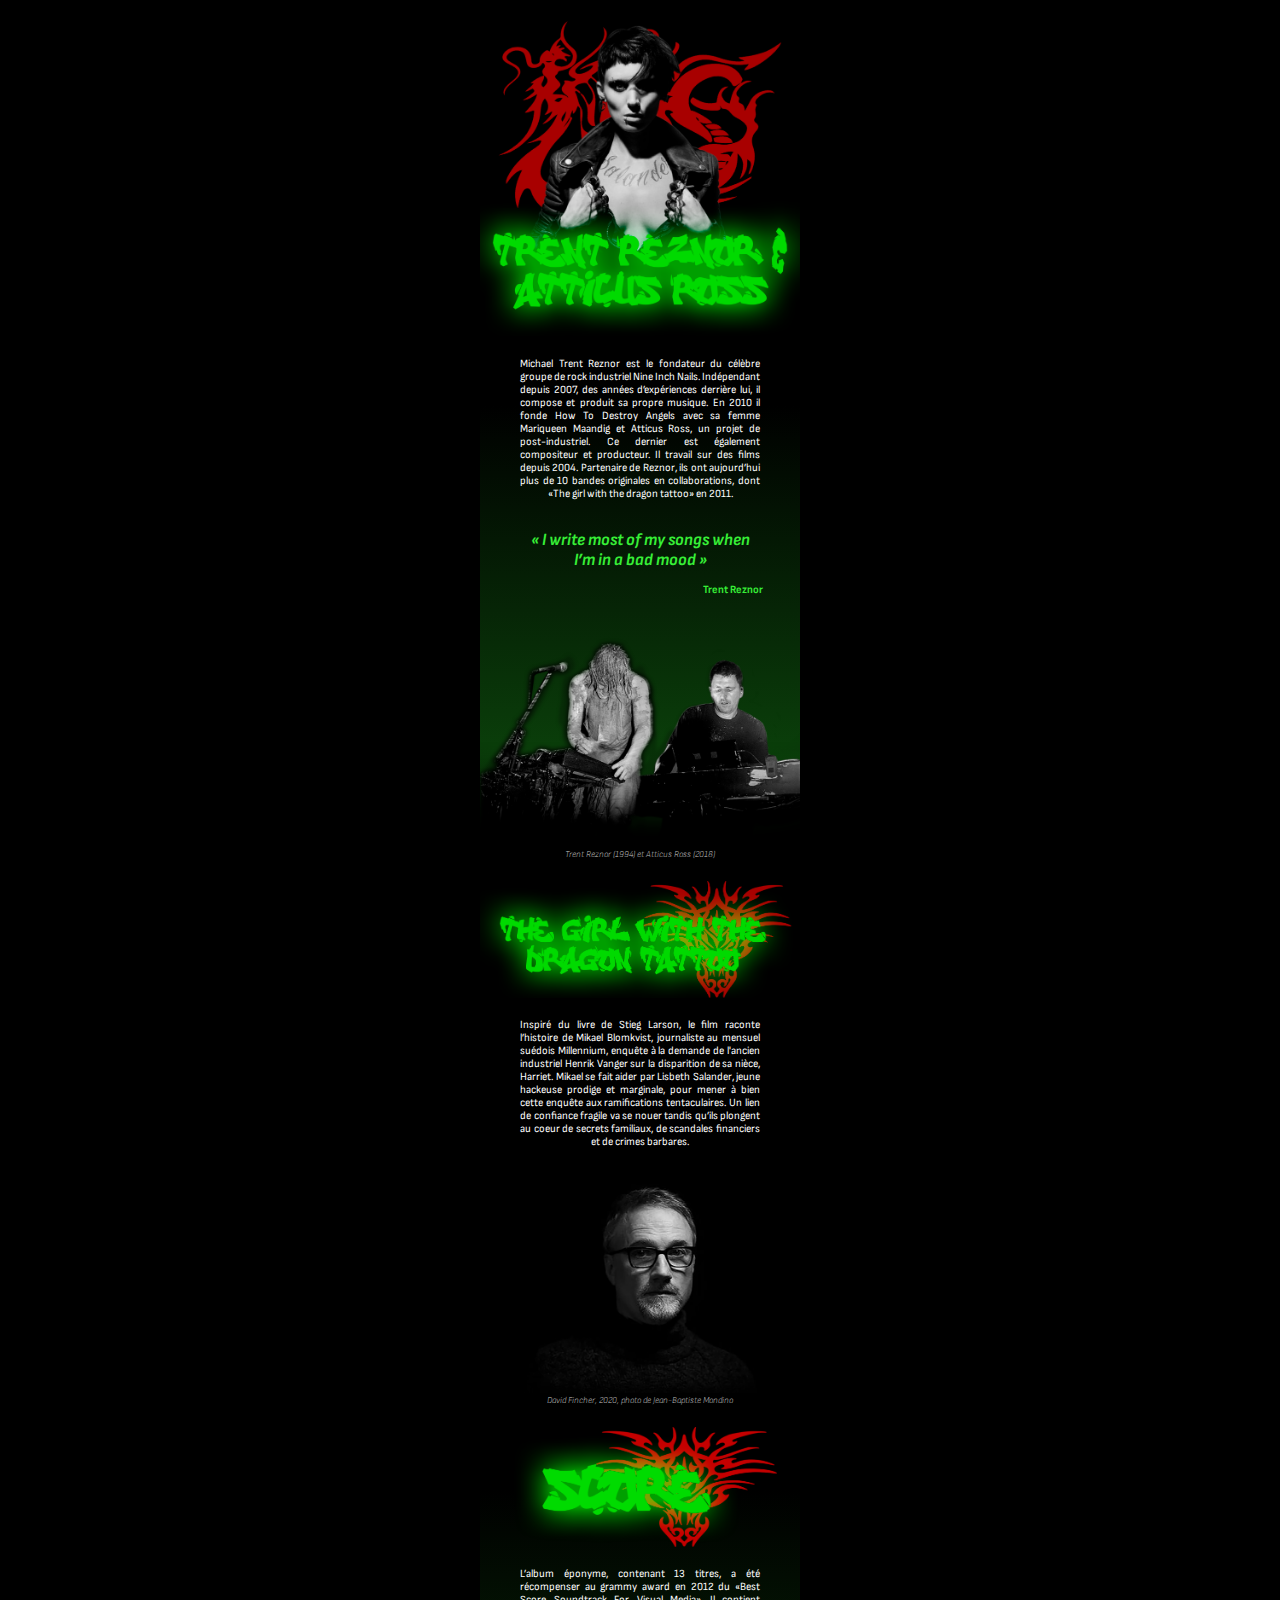
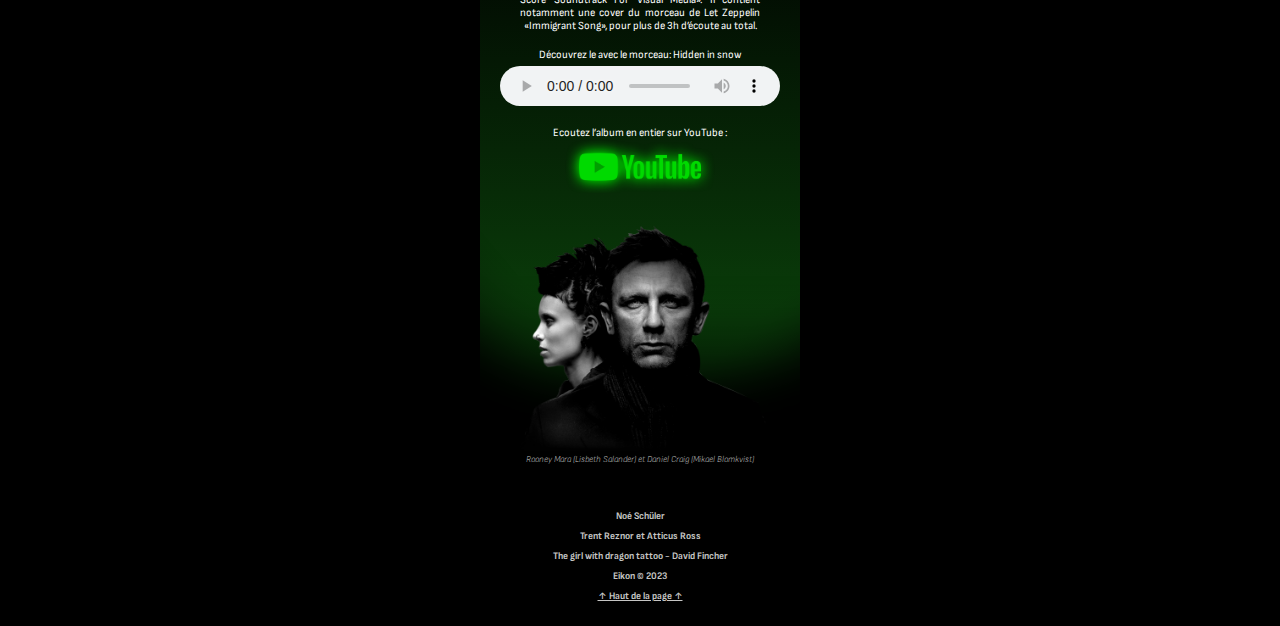
==== index.html @ d779020a "more img" ====
<!DOCTYPE html>
  <html>
  <head>
    <meta charset="UTF-8">
    <meta name="viewport" content="width=device-width, initial-scale=1.0">
    <link rel="stylesheet" href="css/styles.css">
    <link rel="preconnect" href="https://fonts.googleapis.com">
    <link rel="preconnect" href="https://fonts.gstatic.com" crossorigin="">
    <link href="https://fonts.googleapis.com/css2?family=Sofia+Sans+Semi+Condensed:ital,wght@0,400;1,300;1,400&amp;display=swap" 
    rel="stylesheet">
    <title>Trent Reznor et Atticus Ross</title>
  </head>
  <body>
    <header>
      <h1 id="title"><img src="img/site-title.png" 
      alt="Trent Reznor &amp; Atticus Ross"></h1>
      <p>
    </p></header>
    <main>
      <div class="degradee">
        <p>
          Michael Trent Reznor est le fondateur du célèbre groupe de rock 
          industriel Nine Inch Nails. Indépendant depuis 2007, des années 
          d’expériences derrière lui, il compose et produit sa propre musique. 
          En 2010 il fonde How To Destroy Angels avec sa femme Mariqueen 
          Maandig et Atticus Ross, un projet de post-industriel. Ce dernier est 
          également compositeur et producteur. Il travail sur des films depuis 
          2004. Partenaire de Reznor, ils ont aujourd’hui plus de 10 bandes 
          originales en collaborations, dont «The girl with the dragon tattoo» 
          en 2011.
        </p>
        <h3>« I write most of my songs when I’m in a bad mood »</h3>
        <h4>Trent Reznor</h4>
        <img src="img/reznor&amp;ross.png" 
        alt="Trent Reznor (1994) et Atticus Ross (2018)">
      </div>
      <p><em>Trent Reznor (1994) et Atticus Ross (2018)</em></p>
      <h2><img src="img/film-title.png" alt="The girl with the dragon 
      tattoo»"></h2>
      <div class="middle">
        <p>
          Inspiré du livre de Stieg Larson, le film raconte l’histoire de Mikael 
          Blomkvist, journaliste au mensuel suédois Millennium, enquête à la 
          demande de l'ancien industriel Henrik Vanger sur la disparition de sa 
          nièce, Harriet. Mikael se fait aider par Lisbeth Salander, jeune 
          hackeuse prodige et marginale, pour mener à bien cette enquête aux 
          ramifications tentaculaires. Un lien de confiance fragile va se nouer 
          tandis qu’ils plongent au coeur de secrets familiaux, de scandales 
          financiers et de crimes barbares.
        </p>
        <img src="img/david-fincher.png" alt="David Fincher, 2020, photo de 
        Jean-Baptiste Mondino">
     </div>
      <p><em>David Fincher, 2020, photo de Jean-Baptiste Mondino</em></p>
      <div class="degradee">
        <h2><img src="img/music-title.png" alt="Score"></h2>
        <p>
          L’album éponyme, contenant 13 titres, a été récompenser au grammy 
          award en 2012 du «Best Score Soundtrack For Visual Media». Il 
          contient notamment une cover du morceau de Let Zeppelin «Immigrant 
          Song», pour plus de 3h d’écoute au total.
        </p>
        <hr/>
        <p>
          Découvrez le avec le morceau: Hidden in snow
        </p>
        <div class="container">
          <audio controls src="audio/hidden-in-snow.mp3"></audio>
        </div>
          <p>Ecoutez l’album en entier sur YouTube :</p>
        <div class="container">
          <div class="youtube">
            <a href="https://youtu.be/m3QEaHmkSN0" target="_blank"><img 
            src="img/logo-ytb.png" alt="Logo YouTube"></a>
          </div>
        </div>
          <img src="img/characters.png" 
          alt="Rooney Mara (Lisbeth Salander) et Daniel Craig (Mikael Blomkvist)">
      </div>
      <p><em>Rooney Mara (Lisbeth Salander) et Daniel Craig (Mikael 
      Blomkvist)</em></p>
    </main>
    <footer>
      <h4>
        Noé Schüler<br/>
        Trent Reznor et Atticus Ross<br/>
        The girl with dragon tattoo - David Fincher<br/>
        Eikon © 2023<br/>
        <a href="#title">↑ Haut de la page ↑</a>
      </h4>
    </footer>
  </body>
</html>
---- css/styles.css ----
body {
  max-width: 320px;
  margin: auto;
  font-family: 'Sofia Sans Semi Condensed', sans-serif;
  background-color: #000;
}

img {
  display: block;
  max-width: 100%;
}

html {
  scroll-behavior: smooth;
}

p {
  color: #fff;
  text-align: justify;
  text-align-last: center;
  font-size: 11px;
  margin: 0 40px;
  line-height: 13px;
  font-weight: 400;
}

hr {
  border: none;
}

h3 {
  color: #37ef37;
  text-align: center;
  font-size: 17px;
  margin: 30px 50px 0;
  font-style: italic;
}

h4 {
  color: #c6c6c5;
  text-align: center;
  font-size: 10px;
  line-height: 20px;
  margin: 40px 0 20px;
}

main h4 {
  color: #37ef37;
  font-size: 11px;
  margin: 10px 0 0 185px;
}

em {
  color: #c6c6c5;
  font-size: 9px;
  font-style: italic;
  font-weight: 300;
}

a {
  color: #c6c6c5;
}

.degradee {
  background: rgb(13,80,13);
  background: linear-gradient(0deg, rgba(13,80,13,1) 0%, rgba(0,0,0,1) 90%);
}

.middle img {
  margin: 30px 0 0;
}

audio {
  width: 280px;
  height: 40px;
  margin: 5px 10px 20px;
  padding: 0;
}

.container {
  display: flex;
  justify-content: center;
}

.youtube {
  max-width: 50%;
  margin: 0 0 30px;
}
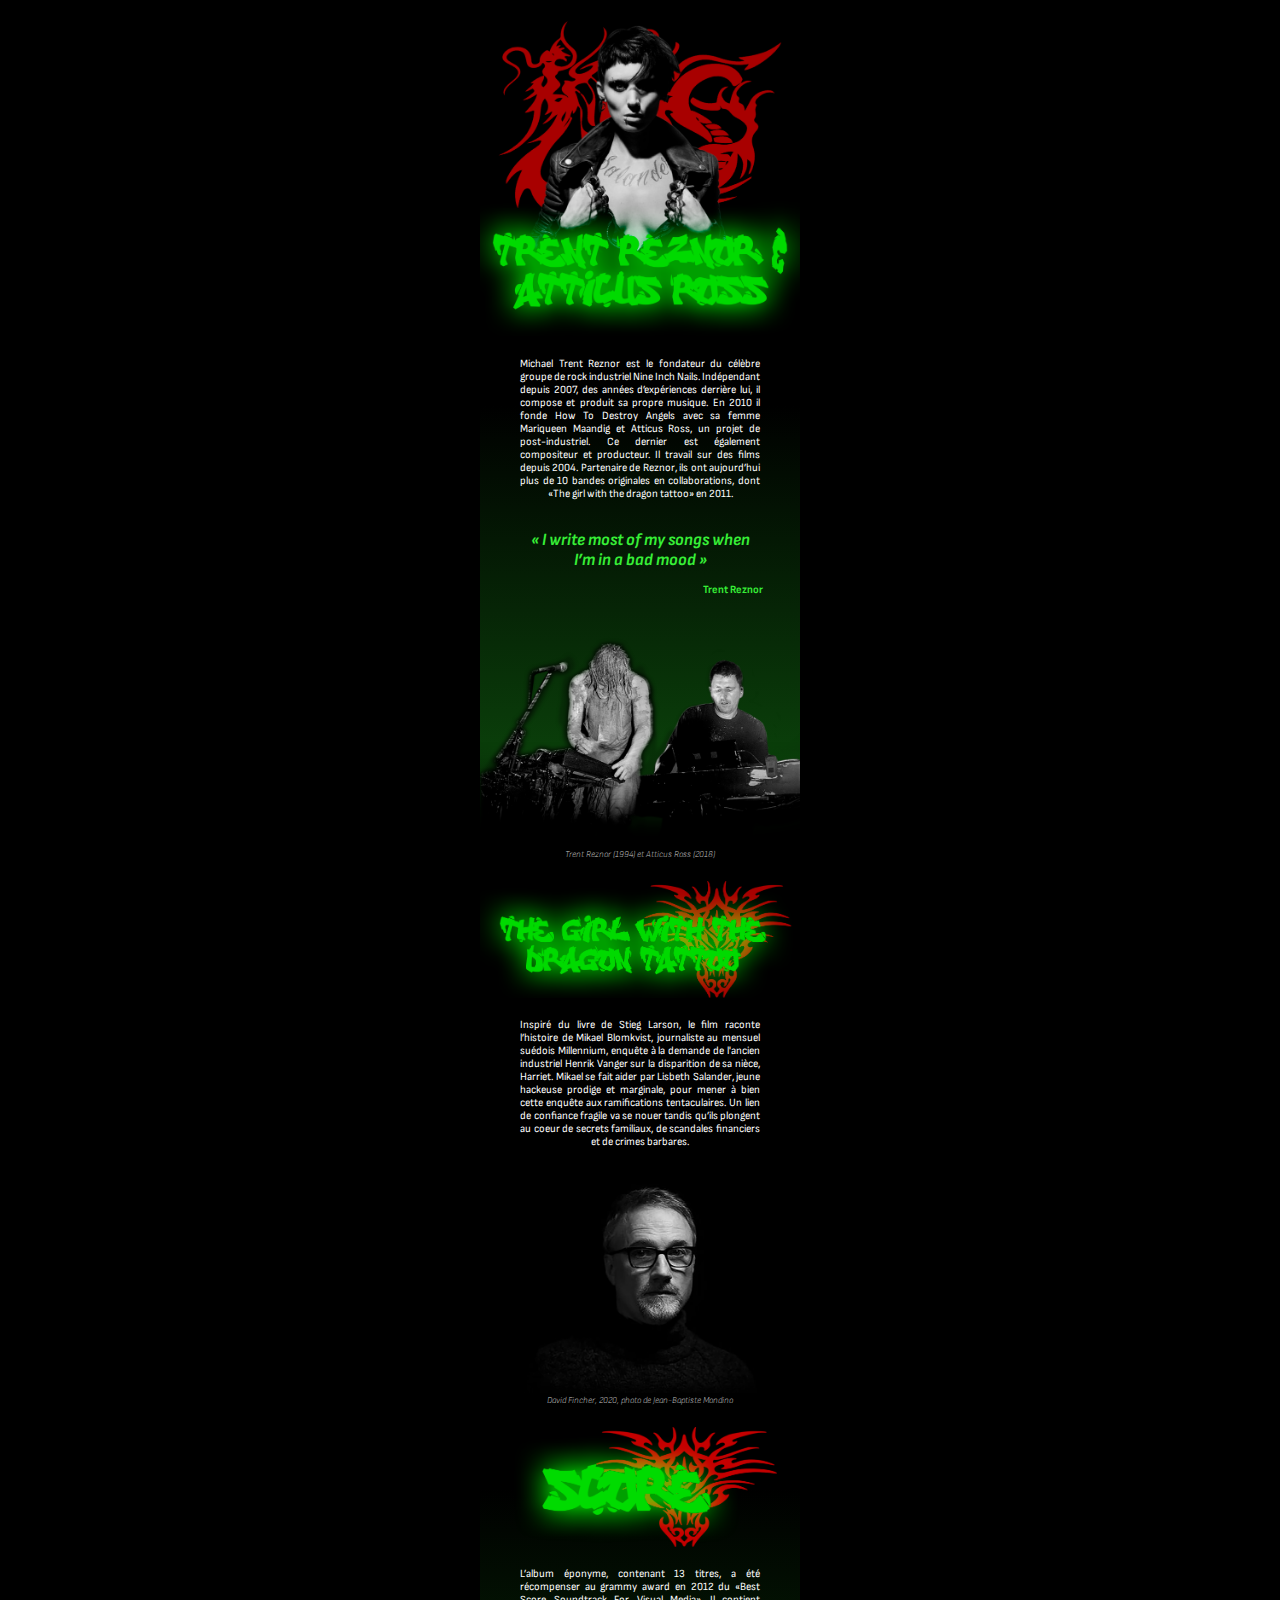
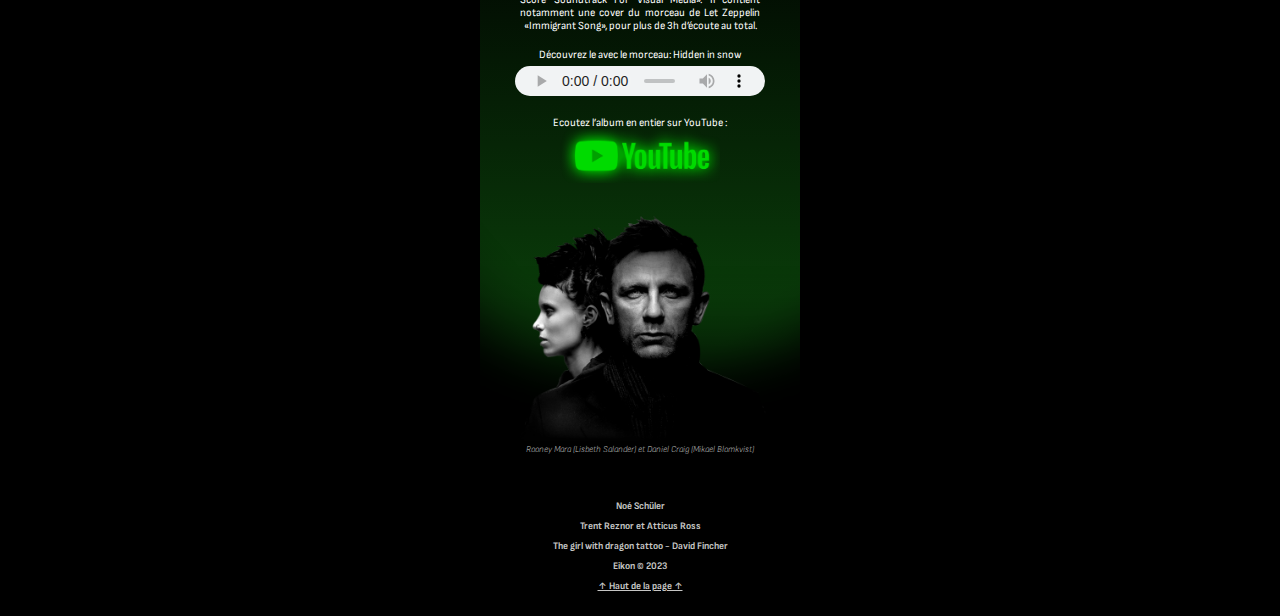
==== commit 37750708: "img again" ====
--- a/index.html
+++ b/index.html
@@ -71,7 +71,7 @@
         <div class="container">
           <div class="youtube">
             <a href="https://youtu.be/m3QEaHmkSN0" target="_blank"><img 
-            src="img/logo-ytb.png" alt="Logo YouTube"></a>
+            src="img/ytb-logo.png" alt="Logo YouTube"></a>
           </div>
         </div>
           <img src="img/characters.png" 
--- a/css/styles.css
+++ b/css/styles.css
@@ -71,10 +71,9 @@
 }
 
 audio {
-  width: 280px;
-  height: 40px;
+  width: 250px;
+  height: 30px;
   margin: 5px 10px 20px;
-  padding: 0;
 }
 
 .container {
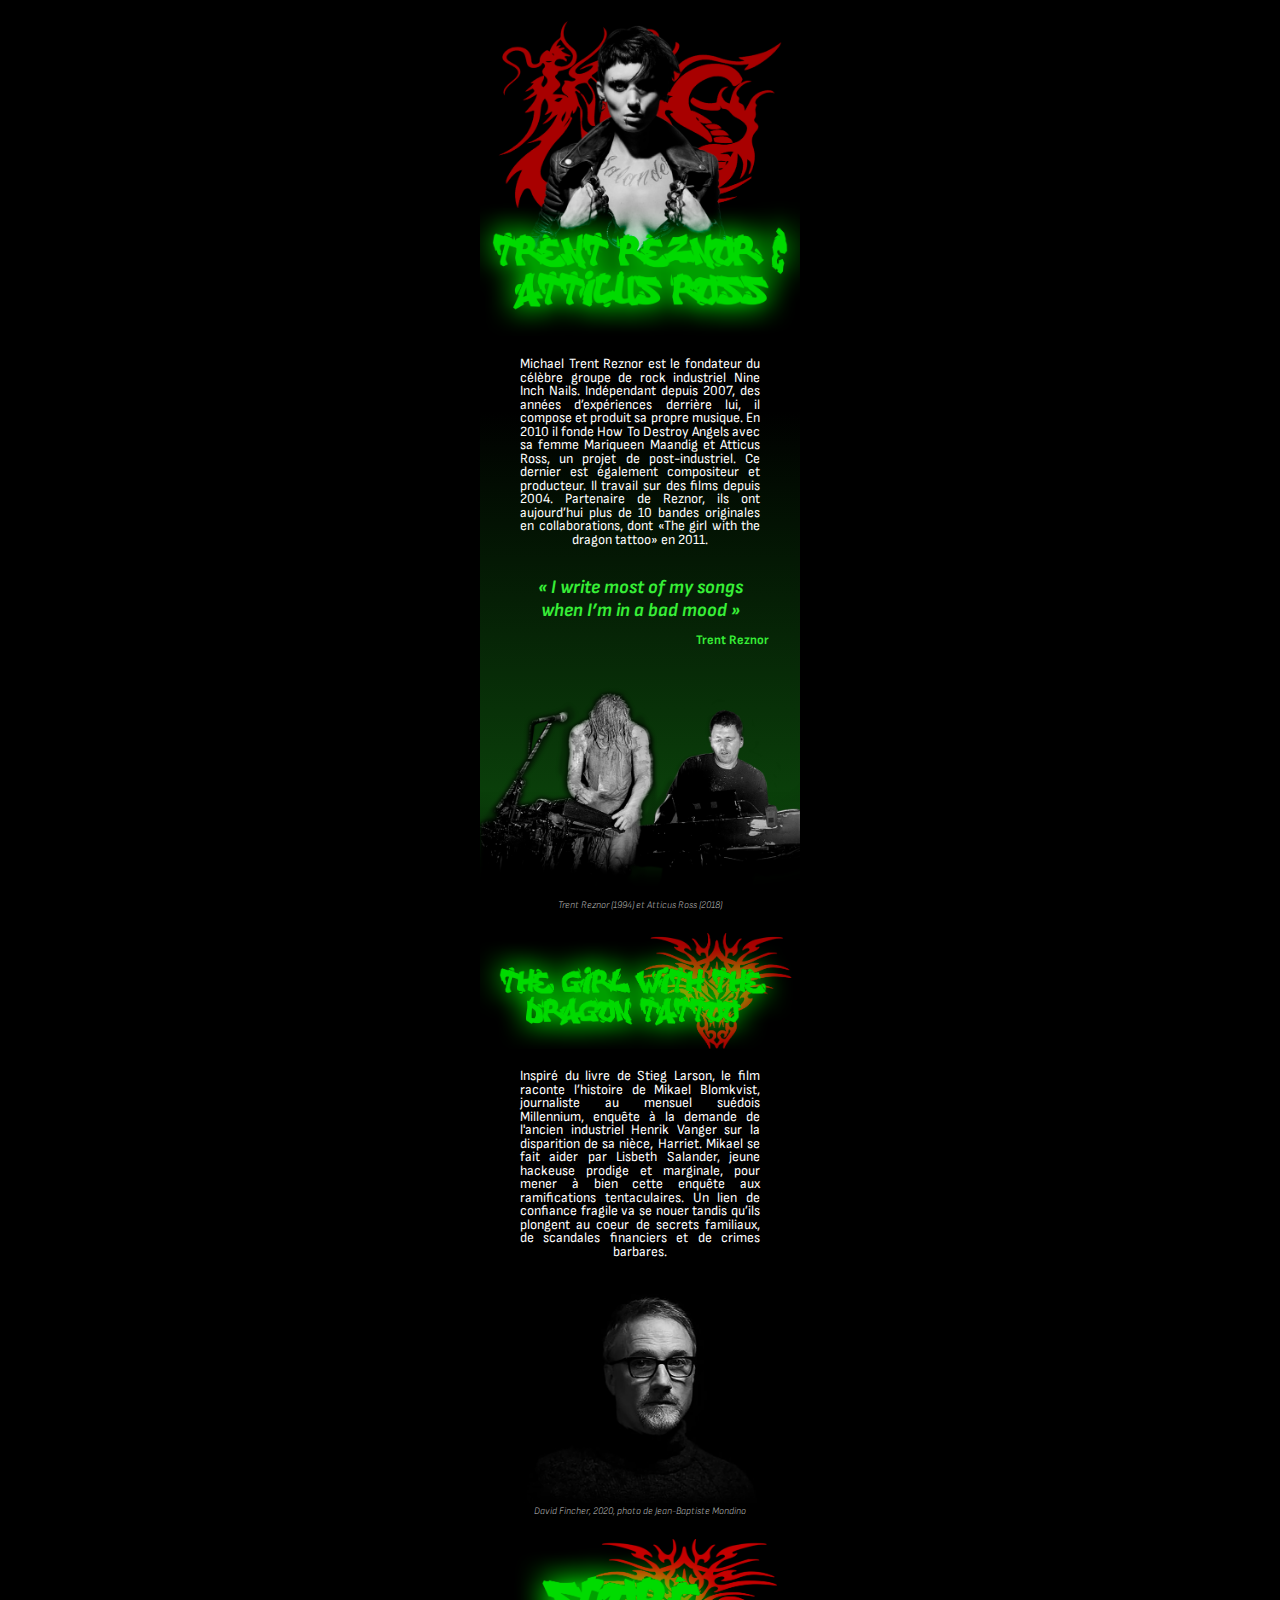
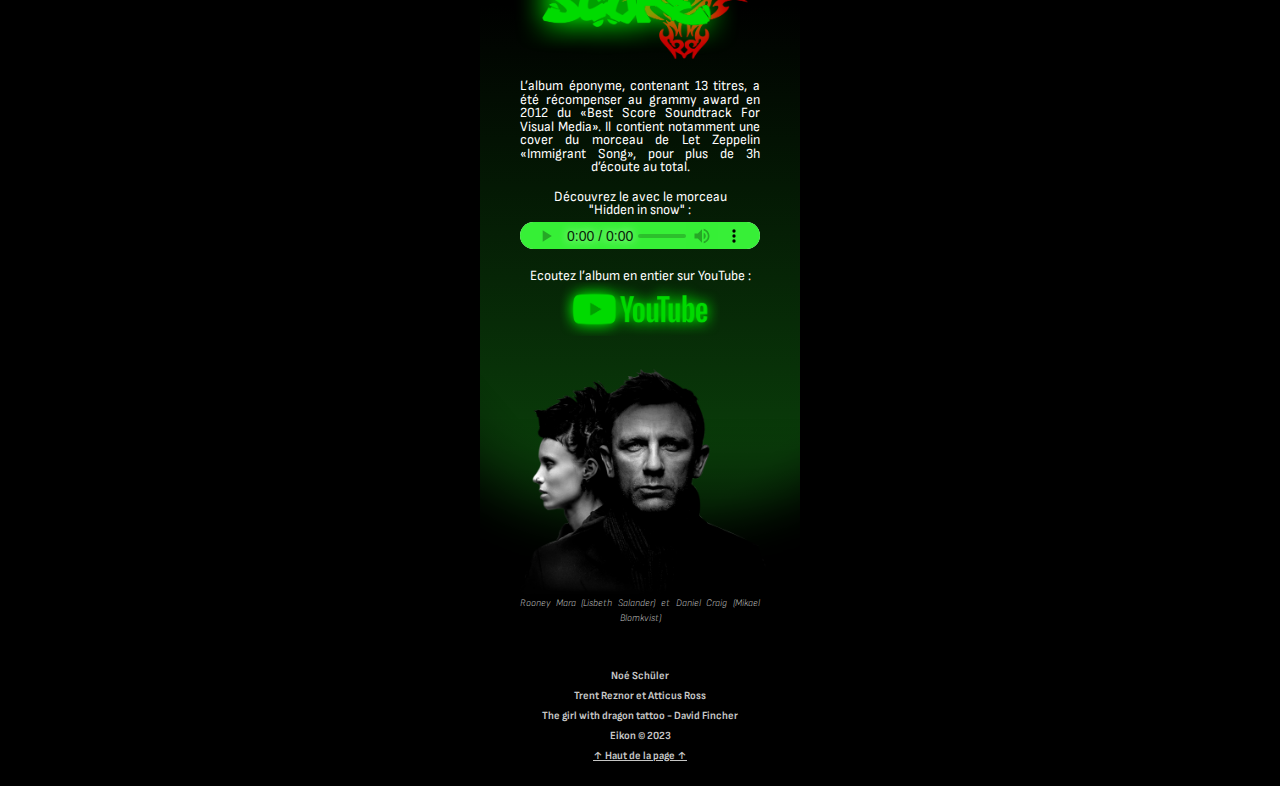
==== commit 44a6ca44: "audio 2" ====
--- a/index.html
+++ b/index.html
@@ -13,9 +13,8 @@
   <body>
     <header>
       <h1 id="title"><img src="img/site-title.png" 
-      alt="Trent Reznor &amp; Atticus Ross"></h1>
-      <p>
-    </p></header>
+      alt="Trent Reznor & Atticus Ross"></h1>
+    </header>
     <main>
       <div class="degradee">
         <p>
@@ -31,7 +30,7 @@
         </p>
         <h3>« I write most of my songs when I’m in a bad mood »</h3>
         <h4>Trent Reznor</h4>
-        <img src="img/reznor&amp;ross.png" 
+        <img src="img/reznor-ross.png" 
         alt="Trent Reznor (1994) et Atticus Ross (2018)">
       </div>
       <p><em>Trent Reznor (1994) et Atticus Ross (2018)</em></p>
@@ -50,7 +49,7 @@
         </p>
         <img src="img/david-fincher.png" alt="David Fincher, 2020, photo de 
         Jean-Baptiste Mondino">
-     </div>
+      </div>
       <p><em>David Fincher, 2020, photo de Jean-Baptiste Mondino</em></p>
       <div class="degradee">
         <h2><img src="img/music-title.png" alt="Score"></h2>
@@ -62,20 +61,21 @@
         </p>
         <hr/>
         <p>
-          Découvrez le avec le morceau: Hidden in snow
+          Découvrez le avec le morceau<br/>
+          "Hidden in snow" :
         </p>
         <div class="container">
           <audio controls src="audio/hidden-in-snow.mp3"></audio>
         </div>
-          <p>Ecoutez l’album en entier sur YouTube :</p>
+        <p>Ecoutez l’album en entier sur YouTube :</p>
         <div class="container">
           <div class="youtube">
             <a href="https://youtu.be/m3QEaHmkSN0" target="_blank"><img 
             src="img/ytb-logo.png" alt="Logo YouTube"></a>
           </div>
         </div>
-          <img src="img/characters.png" 
-          alt="Rooney Mara (Lisbeth Salander) et Daniel Craig (Mikael Blomkvist)">
+        <img src="img/characters.png" 
+        alt="Rooney Mara (Lisbeth Salander) et Daniel Craig (Mikael Blomkvist)">
       </div>
       <p><em>Rooney Mara (Lisbeth Salander) et Daniel Craig (Mikael 
       Blomkvist)</em></p>
--- a/css/styles.css
+++ b/css/styles.css
@@ -18,9 +18,9 @@
   color: #fff;
   text-align: justify;
   text-align-last: center;
-  font-size: 11px;
+  font-size: 14px;
   margin: 0 40px;
-  line-height: 13px;
+  line-height: 13.5px;
   font-weight: 400;
 }
 
@@ -31,7 +31,7 @@
 h3 {
   color: #37ef37;
   text-align: center;
-  font-size: 17px;
+  font-size: 19px;
   margin: 30px 50px 0;
   font-style: italic;
 }
@@ -39,20 +39,20 @@
 h4 {
   color: #c6c6c5;
   text-align: center;
-  font-size: 10px;
+  font-size: 11px;
   line-height: 20px;
   margin: 40px 0 20px;
 }
 
 main h4 {
   color: #37ef37;
-  font-size: 11px;
-  margin: 10px 0 0 185px;
+  font-size: 13px;
+  margin: 8px 0 0 185px;
 }
 
 em {
   color: #c6c6c5;
-  font-size: 9px;
+  font-size: 10px;
   font-style: italic;
   font-weight: 300;
 }
@@ -71,8 +71,8 @@
 }
 
 audio {
-  width: 250px;
-  height: 30px;
+  width: 240px;
+  height: 27px;
   margin: 5px 10px 20px;
 }
 
@@ -84,4 +84,22 @@
 .youtube {
   max-width: 50%;
   margin: 0 0 30px;
+}
+
+audio::-webkit-media-controls-panel {
+  background-color: #37ef37;
+}
+
+audio::-webkit-media-controls-mute-button {
+  border-radius: 50%;
+}
+
+audio::-webkit-media-controls-play-button {
+  border-radius: 50%;
+}
+
+audio::-webkit-media-controls-timeline {
+  background-color: #37ef37;
+  width: 30px;
+  padding: 0 0 0 5px;
 }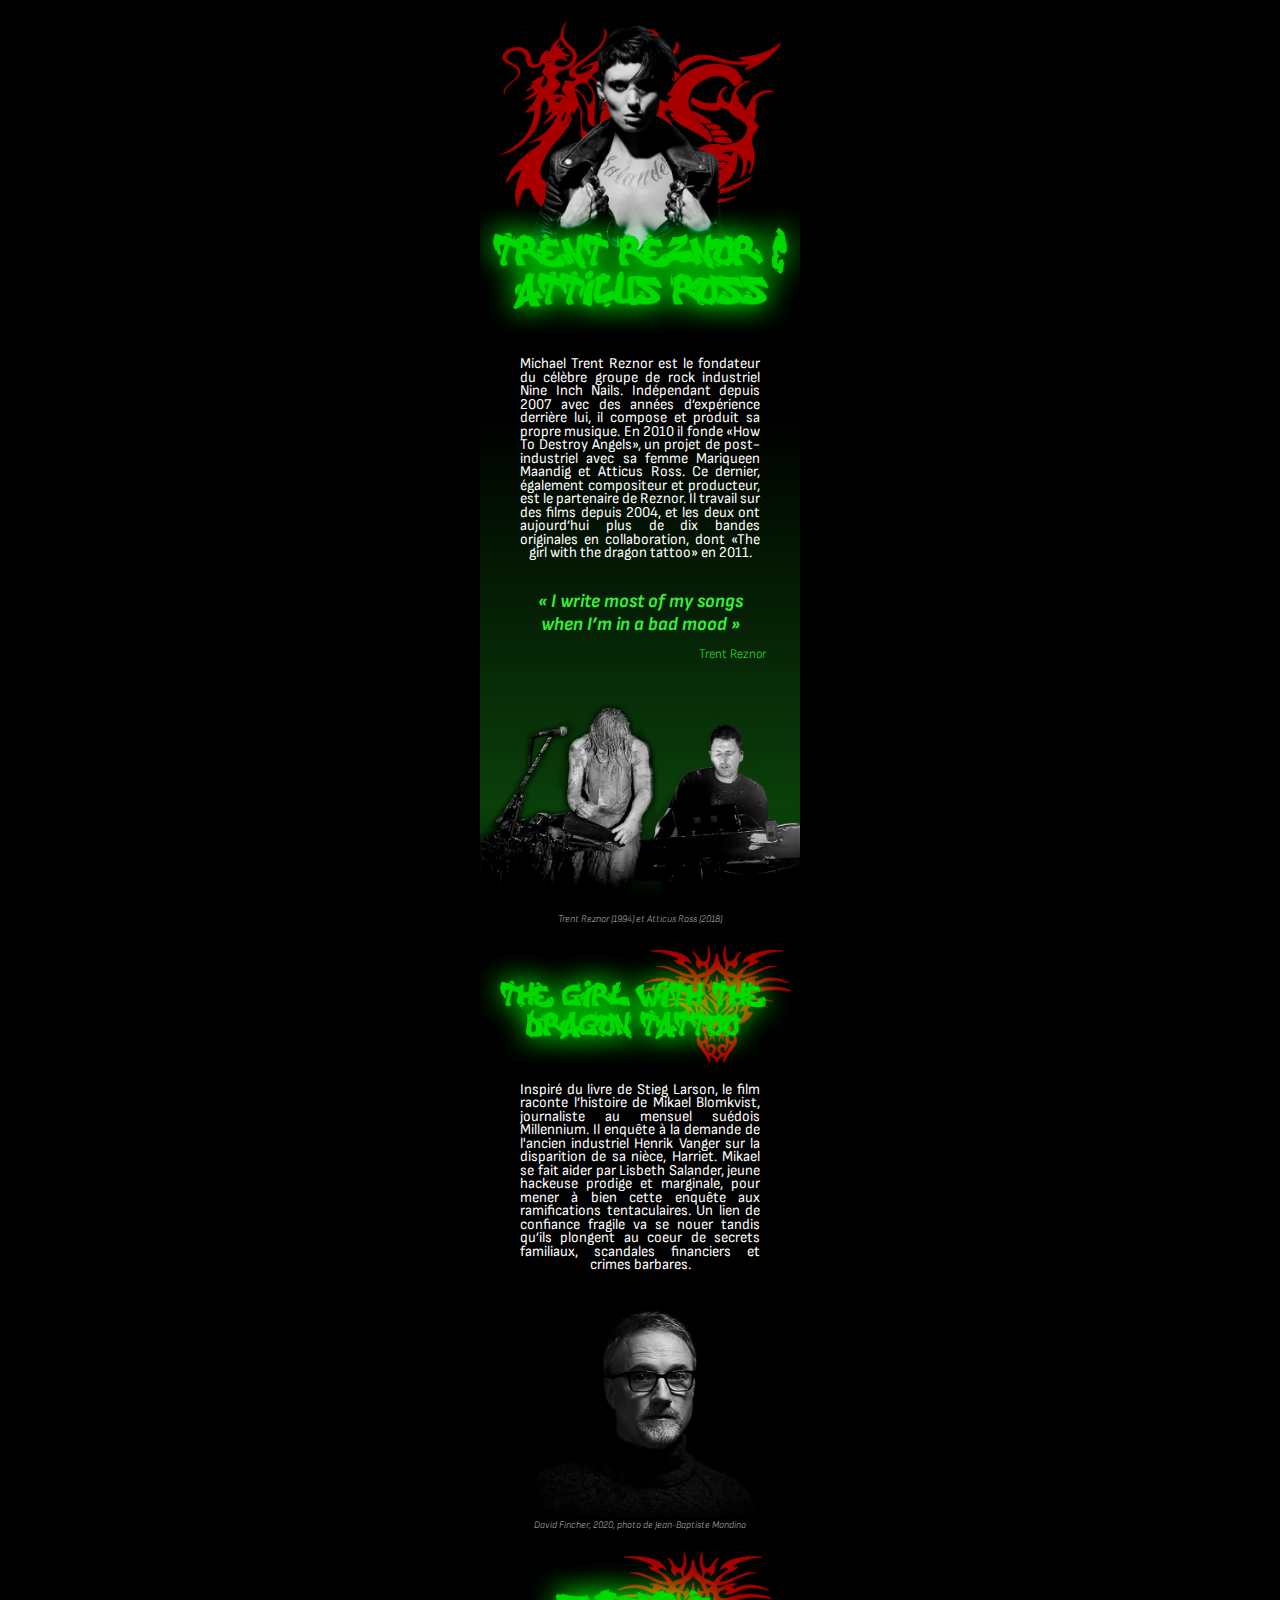
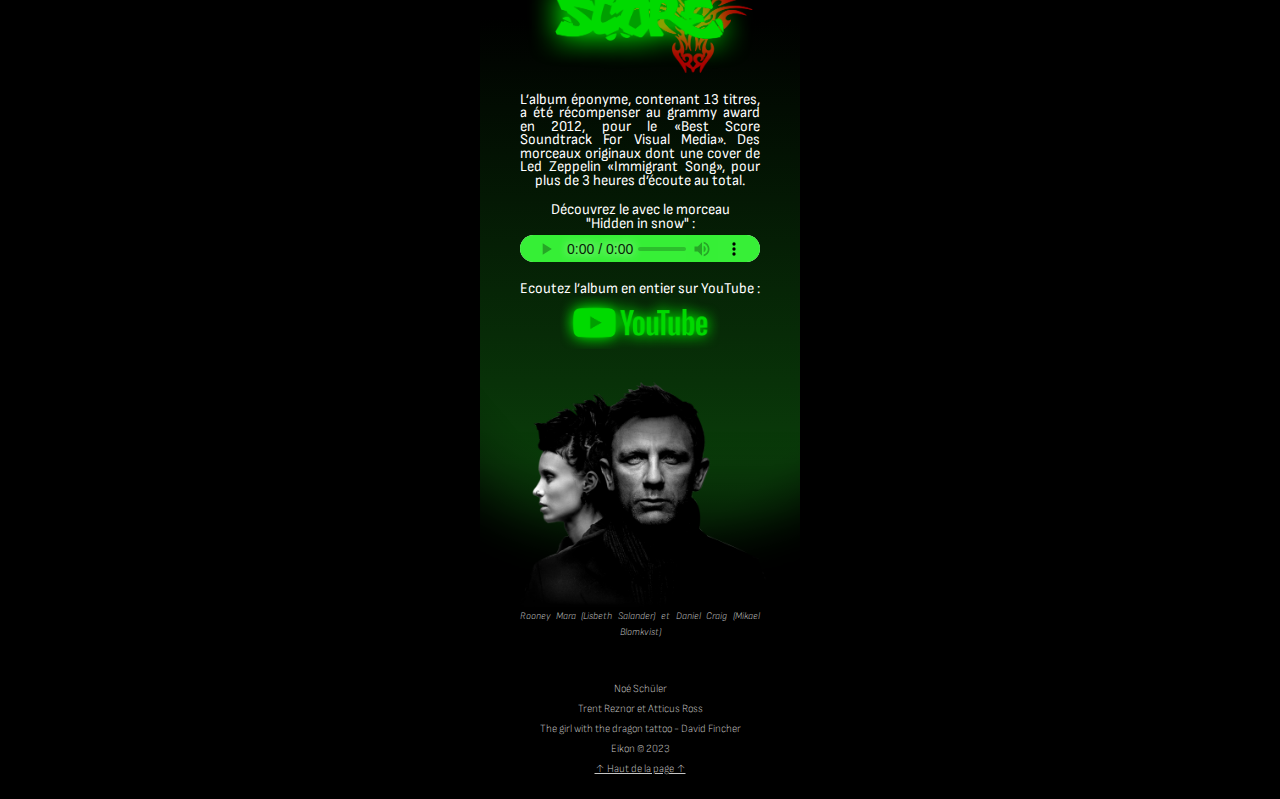
==== commit 0d97add2: "corrections" ====
--- a/index.html
+++ b/index.html
@@ -19,14 +19,14 @@
       <div class="degradee">
         <p>
           Michael Trent Reznor est le fondateur du célèbre groupe de rock 
-          industriel Nine Inch Nails. Indépendant depuis 2007, des années 
-          d’expériences derrière lui, il compose et produit sa propre musique. 
-          En 2010 il fonde How To Destroy Angels avec sa femme Mariqueen 
-          Maandig et Atticus Ross, un projet de post-industriel. Ce dernier est 
-          également compositeur et producteur. Il travail sur des films depuis 
-          2004. Partenaire de Reznor, ils ont aujourd’hui plus de 10 bandes 
-          originales en collaborations, dont «The girl with the dragon tattoo» 
-          en 2011.
+          industriel Nine Inch Nails. Indépendant depuis 2007 avec des années 
+          d’expérience derrière lui, il compose et produit sa propre musique. 
+          En 2010 il fonde «How To Destroy Angels», un projet de 
+          post-industriel avec sa femme Mariqueen Maandig et Atticus Ross. 
+          Ce dernier, également compositeur et producteur, est le partenaire de 
+          Reznor. Il travail sur des films depuis 2004, et les deux ont 
+          aujourd’hui plus de dix bandes originales en collaboration, dont 
+          «The girl with the dragon tattoo» en 2011.
         </p>
         <h3>« I write most of my songs when I’m in a bad mood »</h3>
         <h4>Trent Reznor</h4>
@@ -39,13 +39,13 @@
       <div class="middle">
         <p>
           Inspiré du livre de Stieg Larson, le film raconte l’histoire de Mikael 
-          Blomkvist, journaliste au mensuel suédois Millennium, enquête à la 
+          Blomkvist, journaliste au mensuel suédois Millennium. Il enquête à la 
           demande de l'ancien industriel Henrik Vanger sur la disparition de sa 
           nièce, Harriet. Mikael se fait aider par Lisbeth Salander, jeune 
           hackeuse prodige et marginale, pour mener à bien cette enquête aux 
           ramifications tentaculaires. Un lien de confiance fragile va se nouer 
-          tandis qu’ils plongent au coeur de secrets familiaux, de scandales 
-          financiers et de crimes barbares.
+          tandis qu’ils plongent au coeur de secrets familiaux, scandales 
+          financiers et crimes barbares.
         </p>
         <img src="img/david-fincher.png" alt="David Fincher, 2020, photo de 
         Jean-Baptiste Mondino">
@@ -55,9 +55,9 @@
         <h2><img src="img/music-title.png" alt="Score"></h2>
         <p>
           L’album éponyme, contenant 13 titres, a été récompenser au grammy 
-          award en 2012 du «Best Score Soundtrack For Visual Media». Il 
-          contient notamment une cover du morceau de Let Zeppelin «Immigrant 
-          Song», pour plus de 3h d’écoute au total.
+          award en 2012, pour le «Best Score Soundtrack For Visual Media». Des
+          morceaux originaux dont une cover de Led Zeppelin «Immigrant Song», 
+          pour plus de 3 heures d’écoute au total.
         </p>
         <hr/>
         <p>
@@ -84,7 +84,7 @@
       <h4>
         Noé Schüler<br/>
         Trent Reznor et Atticus Ross<br/>
-        The girl with dragon tattoo - David Fincher<br/>
+        The girl with the dragon tattoo - David Fincher<br/>
         Eikon © 2023<br/>
         <a href="#title">↑ Haut de la page ↑</a>
       </h4>
--- a/css/styles.css
+++ b/css/styles.css
@@ -18,7 +18,7 @@
   color: #fff;
   text-align: justify;
   text-align-last: center;
-  font-size: 14px;
+  font-size: 15px;
   margin: 0 40px;
   line-height: 13.5px;
   font-weight: 400;
@@ -42,6 +42,7 @@
   font-size: 11px;
   line-height: 20px;
   margin: 40px 0 20px;
+  font-weight: 300;
 }
 
 main h4 {
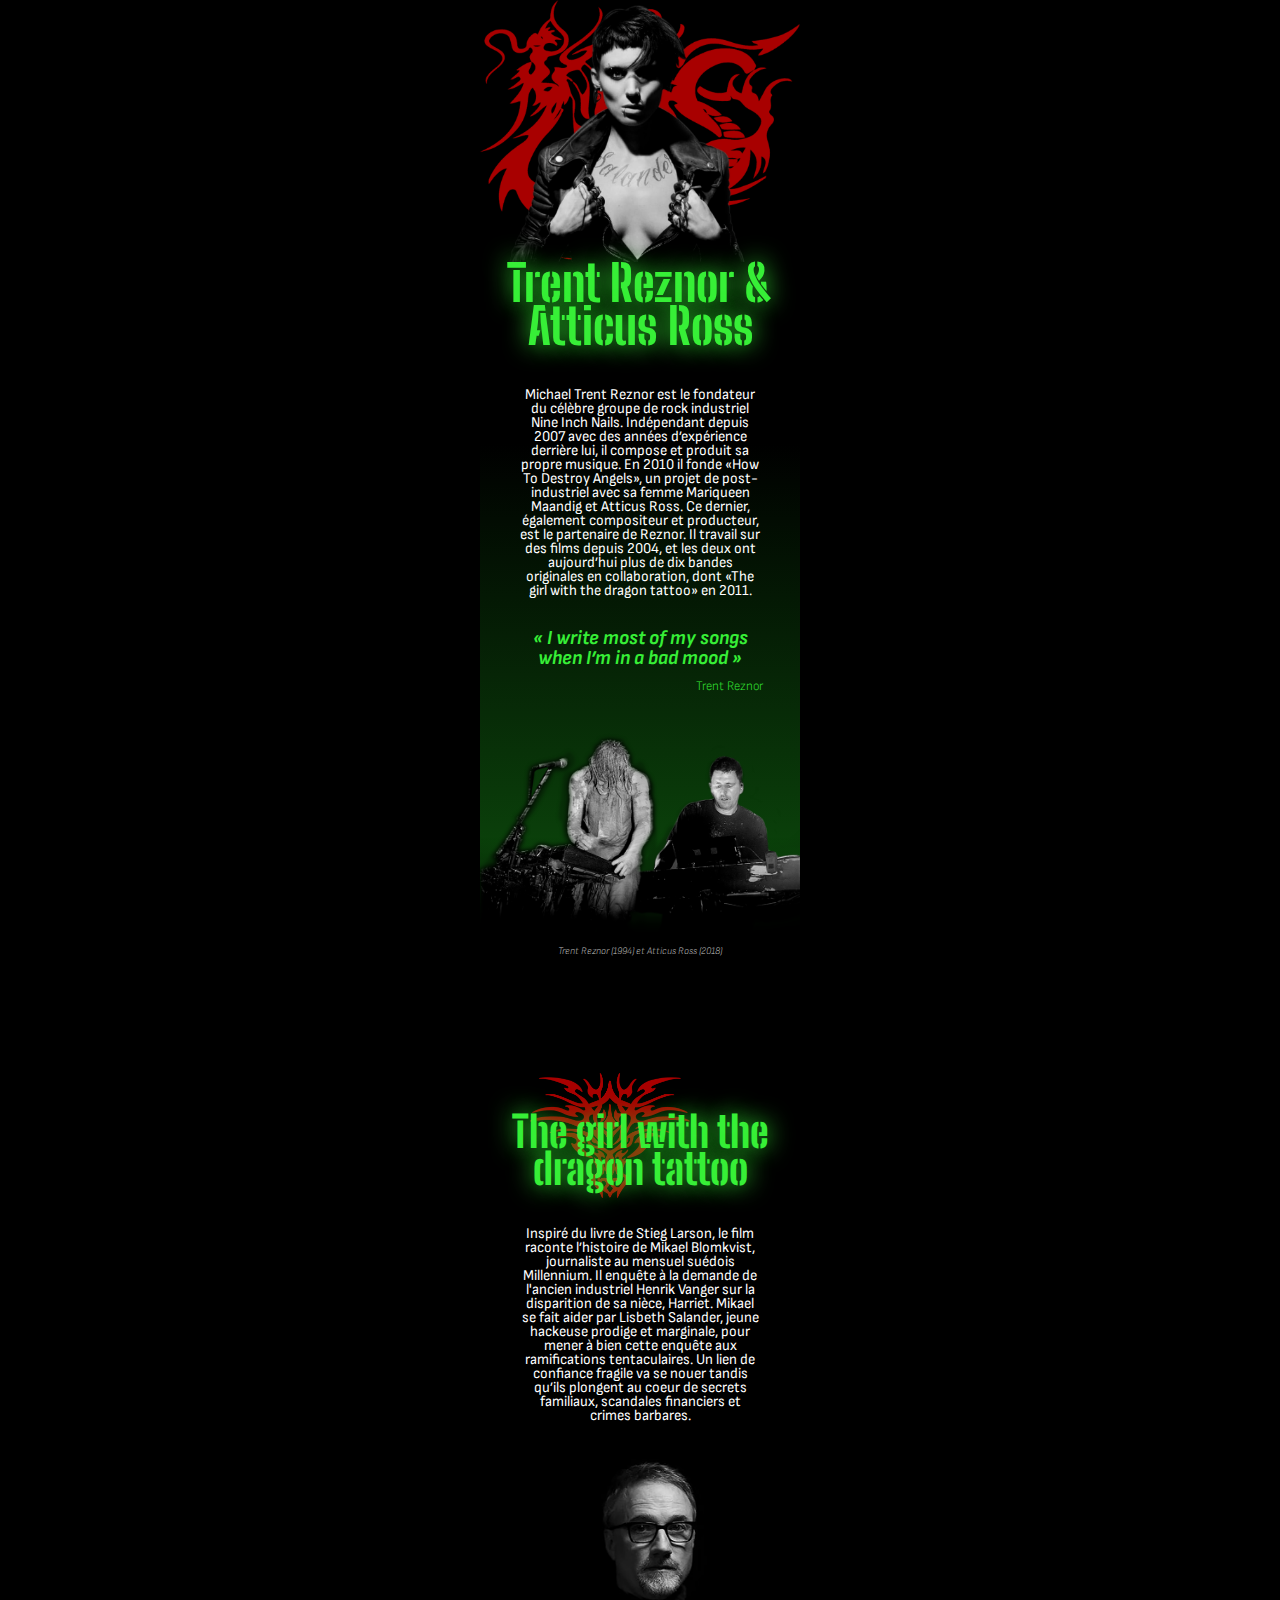
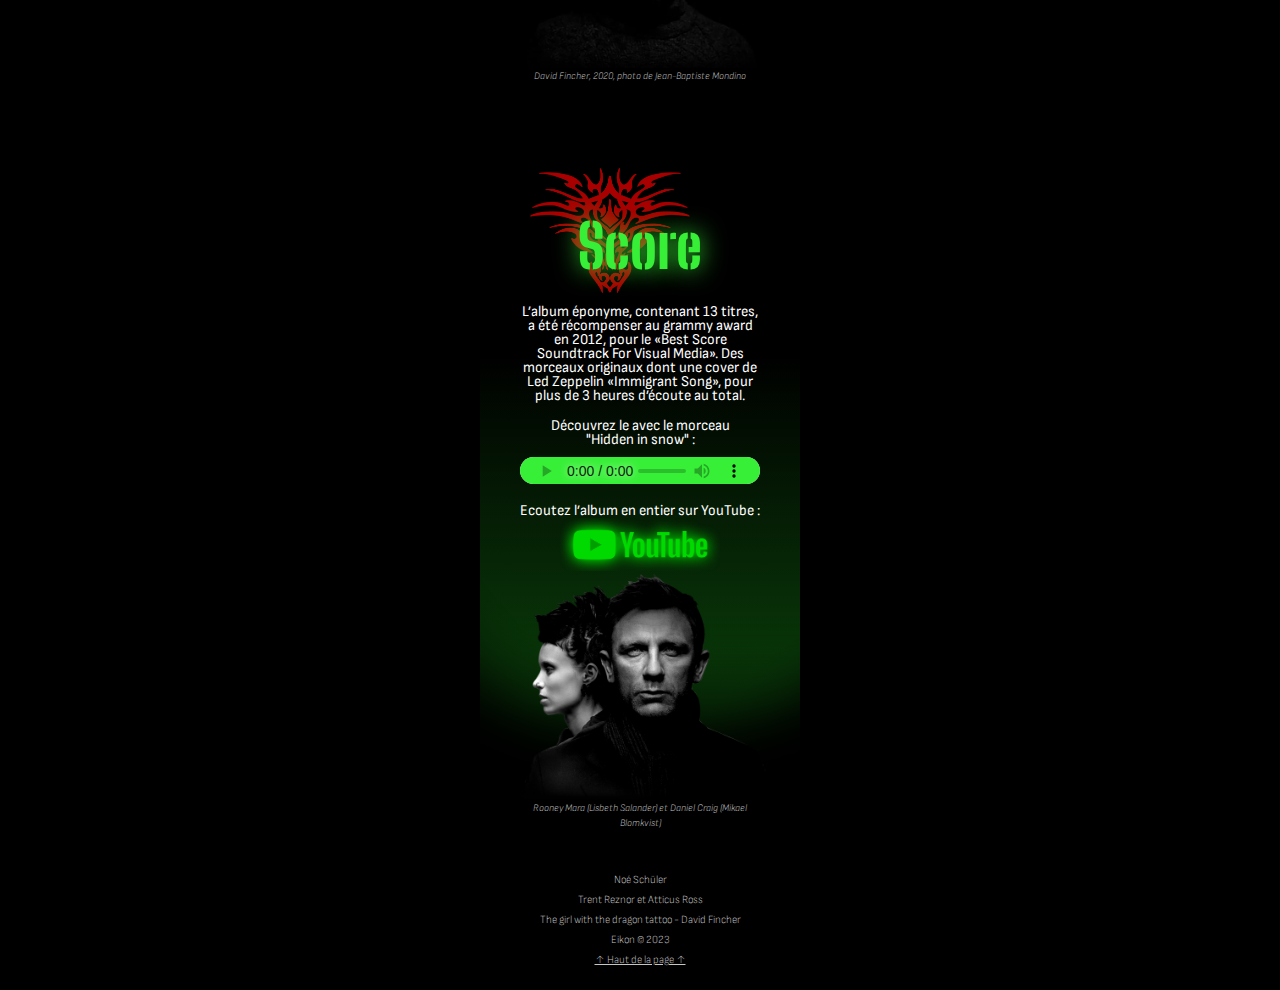
==== commit 144bfbad: "passage img -> texte" ====
--- a/index.html
+++ b/index.html
@@ -8,12 +8,14 @@
     <link rel="preconnect" href="https://fonts.gstatic.com" crossorigin="">
     <link href="https://fonts.googleapis.com/css2?family=Sofia+Sans+Semi+Condensed:ital,wght@0,400;1,300;1,400&amp;display=swap" 
     rel="stylesheet">
-    <title>Trent Reznor et Atticus Ross</title>
+    <link href="https://fonts.googleapis.com/css2?family=Big+Shoulders+Stencil+Display:wght@800&display=swap" 
+    rel="stylesheet">
+    <title>Trent Reznor & Atticus Ross</title>
   </head>
   <body>
     <header>
-      <h1 id="title"><img src="img/site-title.png" 
-      alt="Trent Reznor & Atticus Ross"></h1>
+      <img src="img/title.png" alt="Lisbeth Salander">
+      <h1 id="top">Trent Reznor & Atticus Ross</h1>
     </header>
     <main>
       <div class="degradee">
@@ -34,9 +36,9 @@
         alt="Trent Reznor (1994) et Atticus Ross (2018)">
       </div>
       <p><em>Trent Reznor (1994) et Atticus Ross (2018)</em></p>
-      <h2><img src="img/film-title.png" alt="The girl with the dragon 
-      tattoo»"></h2>
       <div class="middle">
+        <img class="dragon" src="img/dragon.png" alt="Tête de dragon">
+        <h2>The girl with the dragon tattoo</h2>
         <p>
           Inspiré du livre de Stieg Larson, le film raconte l’histoire de Mikael 
           Blomkvist, journaliste au mensuel suédois Millennium. Il enquête à la 
@@ -51,8 +53,9 @@
         Jean-Baptiste Mondino">
       </div>
       <p><em>David Fincher, 2020, photo de Jean-Baptiste Mondino</em></p>
+      <img class="dragon" src="img/dragon.png" alt="Tête de dragon">
+      <h2>Score</h2>
       <div class="degradee">
-        <h2><img src="img/music-title.png" alt="Score"></h2>
         <p>
           L’album éponyme, contenant 13 titres, a été récompenser au grammy 
           award en 2012, pour le «Best Score Soundtrack For Visual Media». Des
@@ -69,10 +72,8 @@
         </div>
         <p>Ecoutez l’album en entier sur YouTube :</p>
         <div class="container">
-          <div class="youtube">
-            <a href="https://youtu.be/m3QEaHmkSN0" target="_blank"><img 
-            src="img/ytb-logo.png" alt="Logo YouTube"></a>
-          </div>
+          <a href="https://youtu.be/m3QEaHmkSN0" target="_blank"><img 
+          src="img/ytb-logo.png" alt="Logo YouTube"></a>
         </div>
         <img src="img/characters.png" 
         alt="Rooney Mara (Lisbeth Salander) et Daniel Craig (Mikael Blomkvist)">
@@ -86,7 +87,7 @@
         Trent Reznor et Atticus Ross<br/>
         The girl with the dragon tattoo - David Fincher<br/>
         Eikon © 2023<br/>
-        <a href="#title">↑ Haut de la page ↑</a>
+        <a href="#top">↑ Haut de la page ↑</a>
       </h4>
     </footer>
   </body>
--- a/css/styles.css
+++ b/css/styles.css
@@ -14,13 +14,57 @@
   scroll-behavior: smooth;
 }
 
+h1 {
+  font-family: 'Big Shoulders Stencil Display', sans-serif;
+  color: #37ef37;
+  text-align: center;
+  font-size: 50px;
+  line-height: 43px;
+  font-weight: 800;
+  margin: 0 0 40px;
+  text-shadow: 0 0 25px#37ef37;
+}
+
+h2 {
+  font-family: 'Big Shoulders Stencil Display', sans-serif;
+  color: #37ef37;
+  text-align: center;
+  font-size: 60px;
+  line-height: 37px;
+  font-weight: 800;
+  margin: 0 0 40px;
+  text-shadow: 0 0 25px #37ef37;
+}
+
+.middle h2 {
+  font-size: 43px;
+}
+
+.dragon {
+  max-width: 50%;
+  position: relative;
+  margin: 0 0 20px;
+  z-index: -1;
+  top: 85px;
+  left: 50px
+}
+
+.container {
+  display: flex;
+  justify-content: center;
+}
+
+.container img {
+  max-width: 50%;
+  margin: auto;
+}
+
 p {
   color: #fff;
-  text-align: justify;
-  text-align-last: center;
+  text-align: center;
   font-size: 15px;
   margin: 0 40px;
-  line-height: 13.5px;
+  line-height: 14px;
   font-weight: 400;
 }
 
@@ -31,8 +75,9 @@
 h3 {
   color: #37ef37;
   text-align: center;
-  font-size: 19px;
+  font-size: 20px;
   margin: 30px 50px 0;
+  line-height: 20px;
   font-style: italic;
 }
 
@@ -48,7 +93,7 @@
 main h4 {
   color: #37ef37;
   font-size: 13px;
-  margin: 8px 0 0 185px;
+  margin: 8px 0 0 178px;
 }
 
 em {
@@ -65,6 +110,11 @@
 .degradee {
   background: rgb(13,80,13);
   background: linear-gradient(0deg, rgba(13,80,13,1) 0%, rgba(0,0,0,1) 90%);
+  position: relative;
+}
+
+.degradee-2 img {
+  margin: 20px 0 0;
 }
 
 .middle img {
@@ -74,17 +124,7 @@
 audio {
   width: 240px;
   height: 27px;
-  margin: 5px 10px 20px;
-}
-
-.container {
-  display: flex;
-  justify-content: center;
-}
-
-.youtube {
-  max-width: 50%;
-  margin: 0 0 30px;
+  margin: 10px 10px 20px;
 }
 
 audio::-webkit-media-controls-panel {
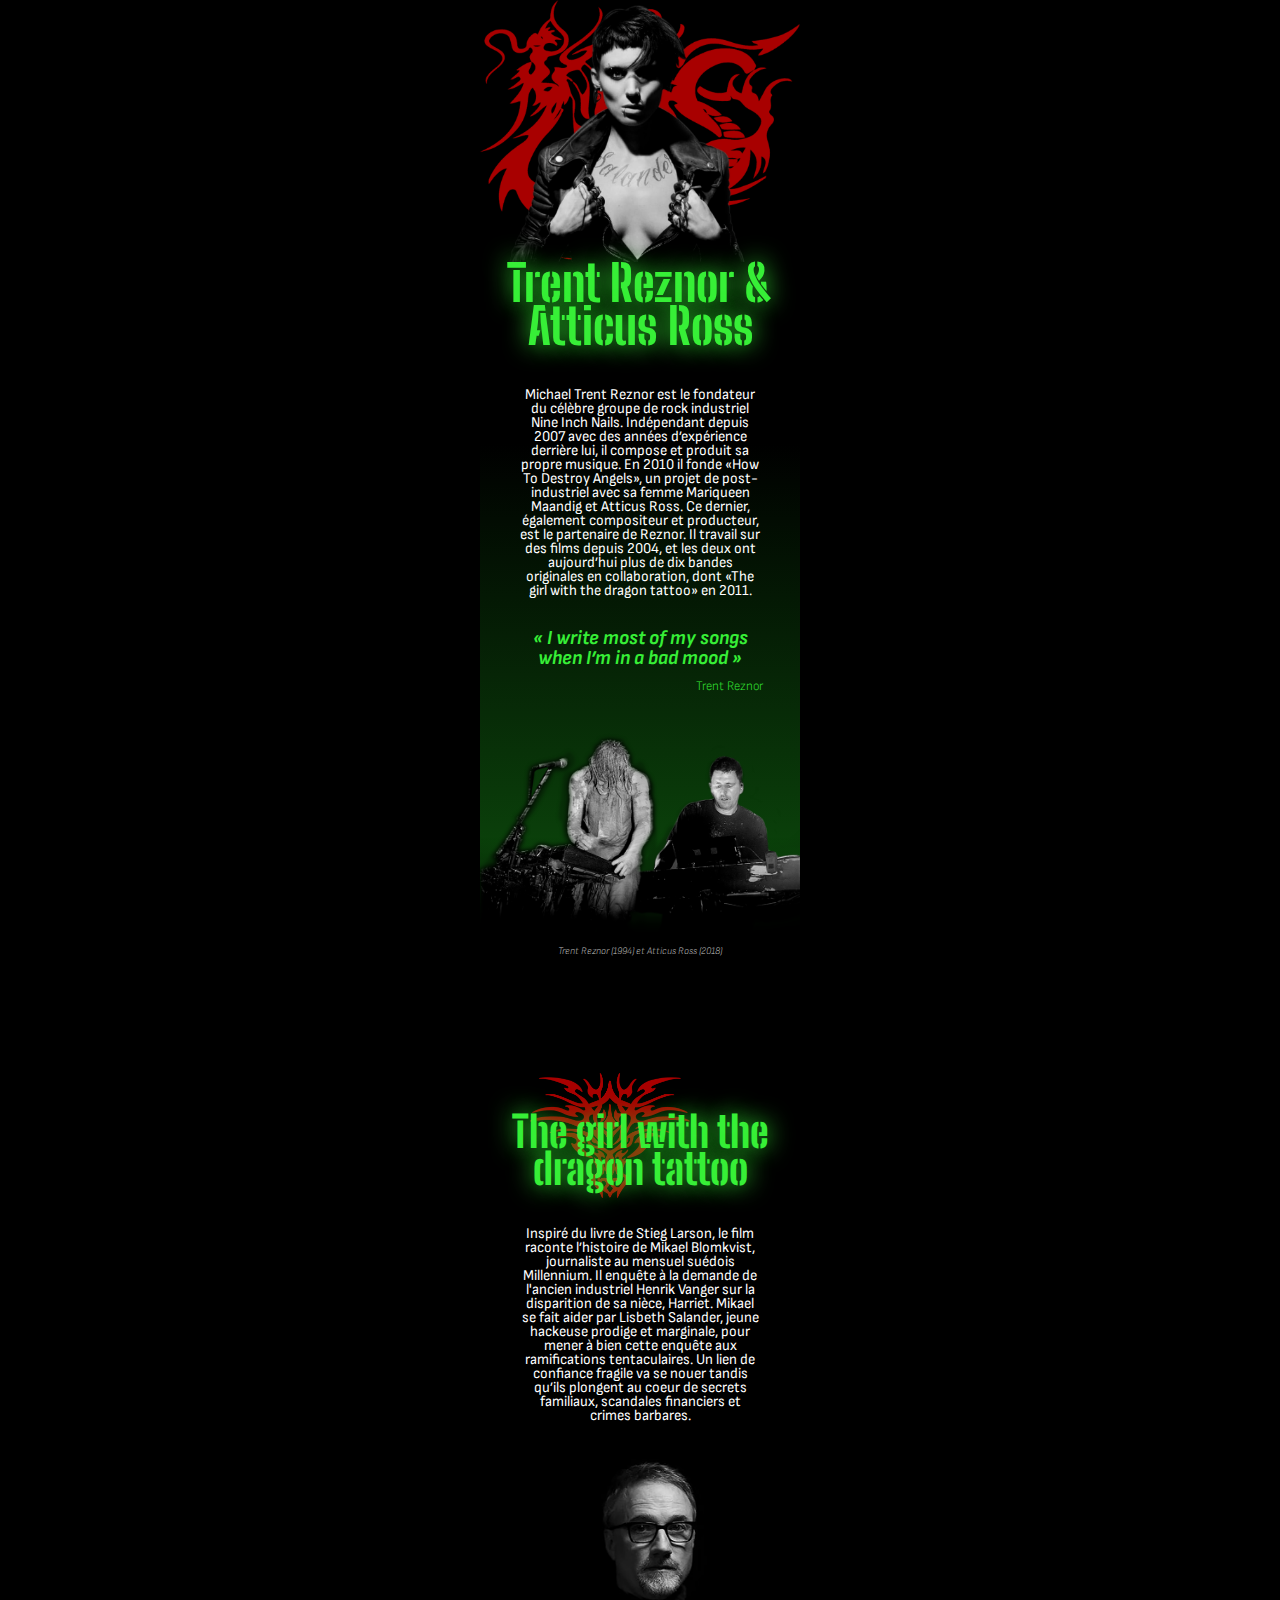
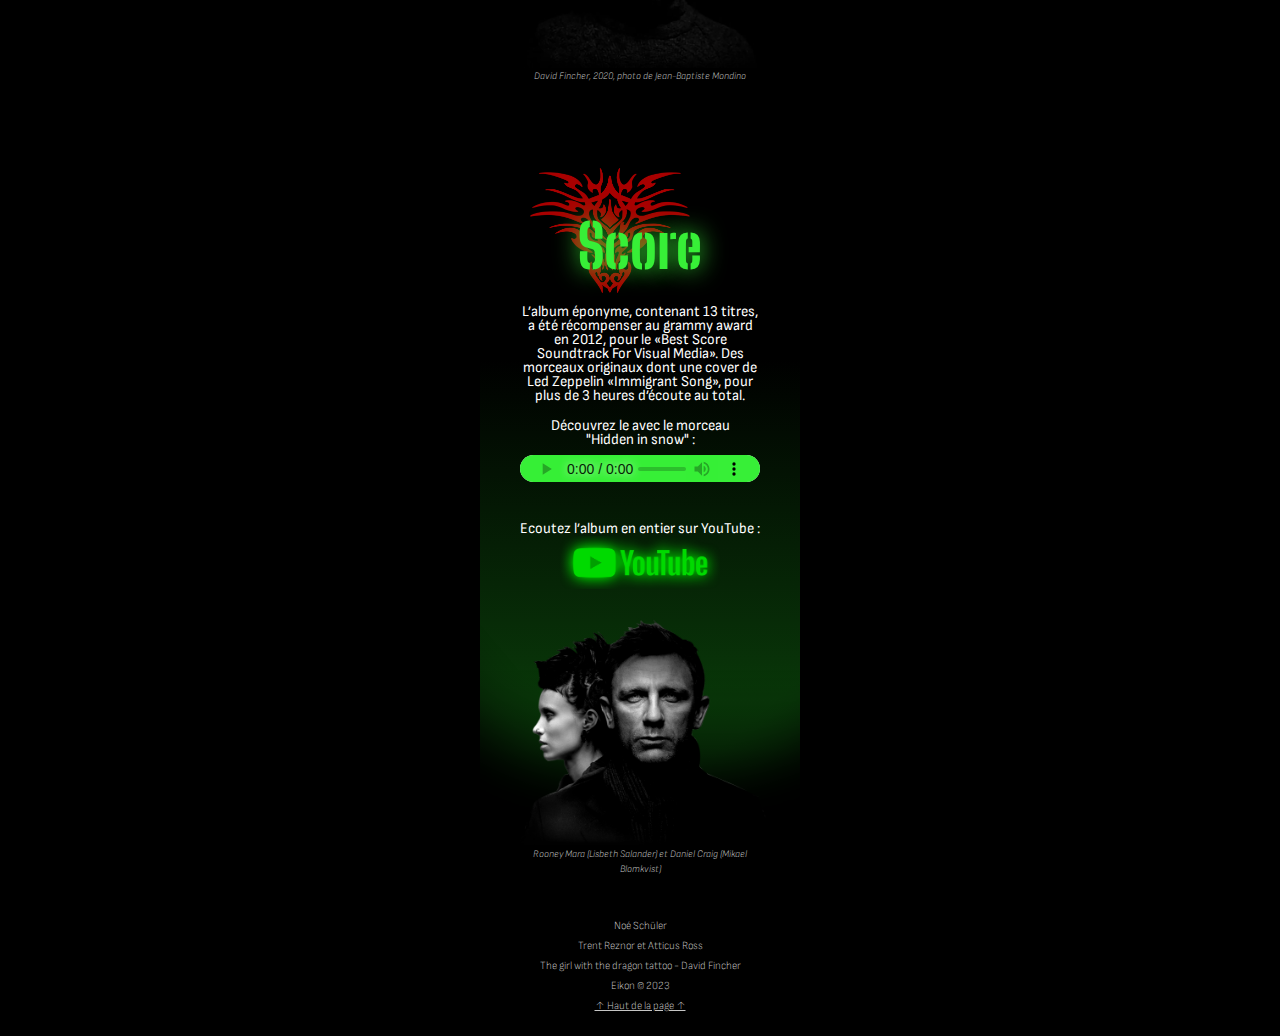
==== commit a8f1cb93: "marges section: score" ====
--- a/index.html
+++ b/index.html
@@ -75,6 +75,7 @@
           <a href="https://youtu.be/m3QEaHmkSN0" target="_blank"><img 
           src="img/ytb-logo.png" alt="Logo YouTube"></a>
         </div>
+        <hr/>
         <img src="img/characters.png" 
         alt="Rooney Mara (Lisbeth Salander) et Daniel Craig (Mikael Blomkvist)">
       </div>
--- a/css/styles.css
+++ b/css/styles.css
@@ -52,6 +52,7 @@
 .container {
   display: flex;
   justify-content: center;
+  margin: 0 0 20px;
 }
 
 .container img {
@@ -110,7 +111,6 @@
 .degradee {
   background: rgb(13,80,13);
   background: linear-gradient(0deg, rgba(13,80,13,1) 0%, rgba(0,0,0,1) 90%);
-  position: relative;
 }
 
 .degradee-2 img {
@@ -124,7 +124,7 @@
 audio {
   width: 240px;
   height: 27px;
-  margin: 10px 10px 20px;
+  margin: 8px 10px 20px;
 }
 
 audio::-webkit-media-controls-panel {
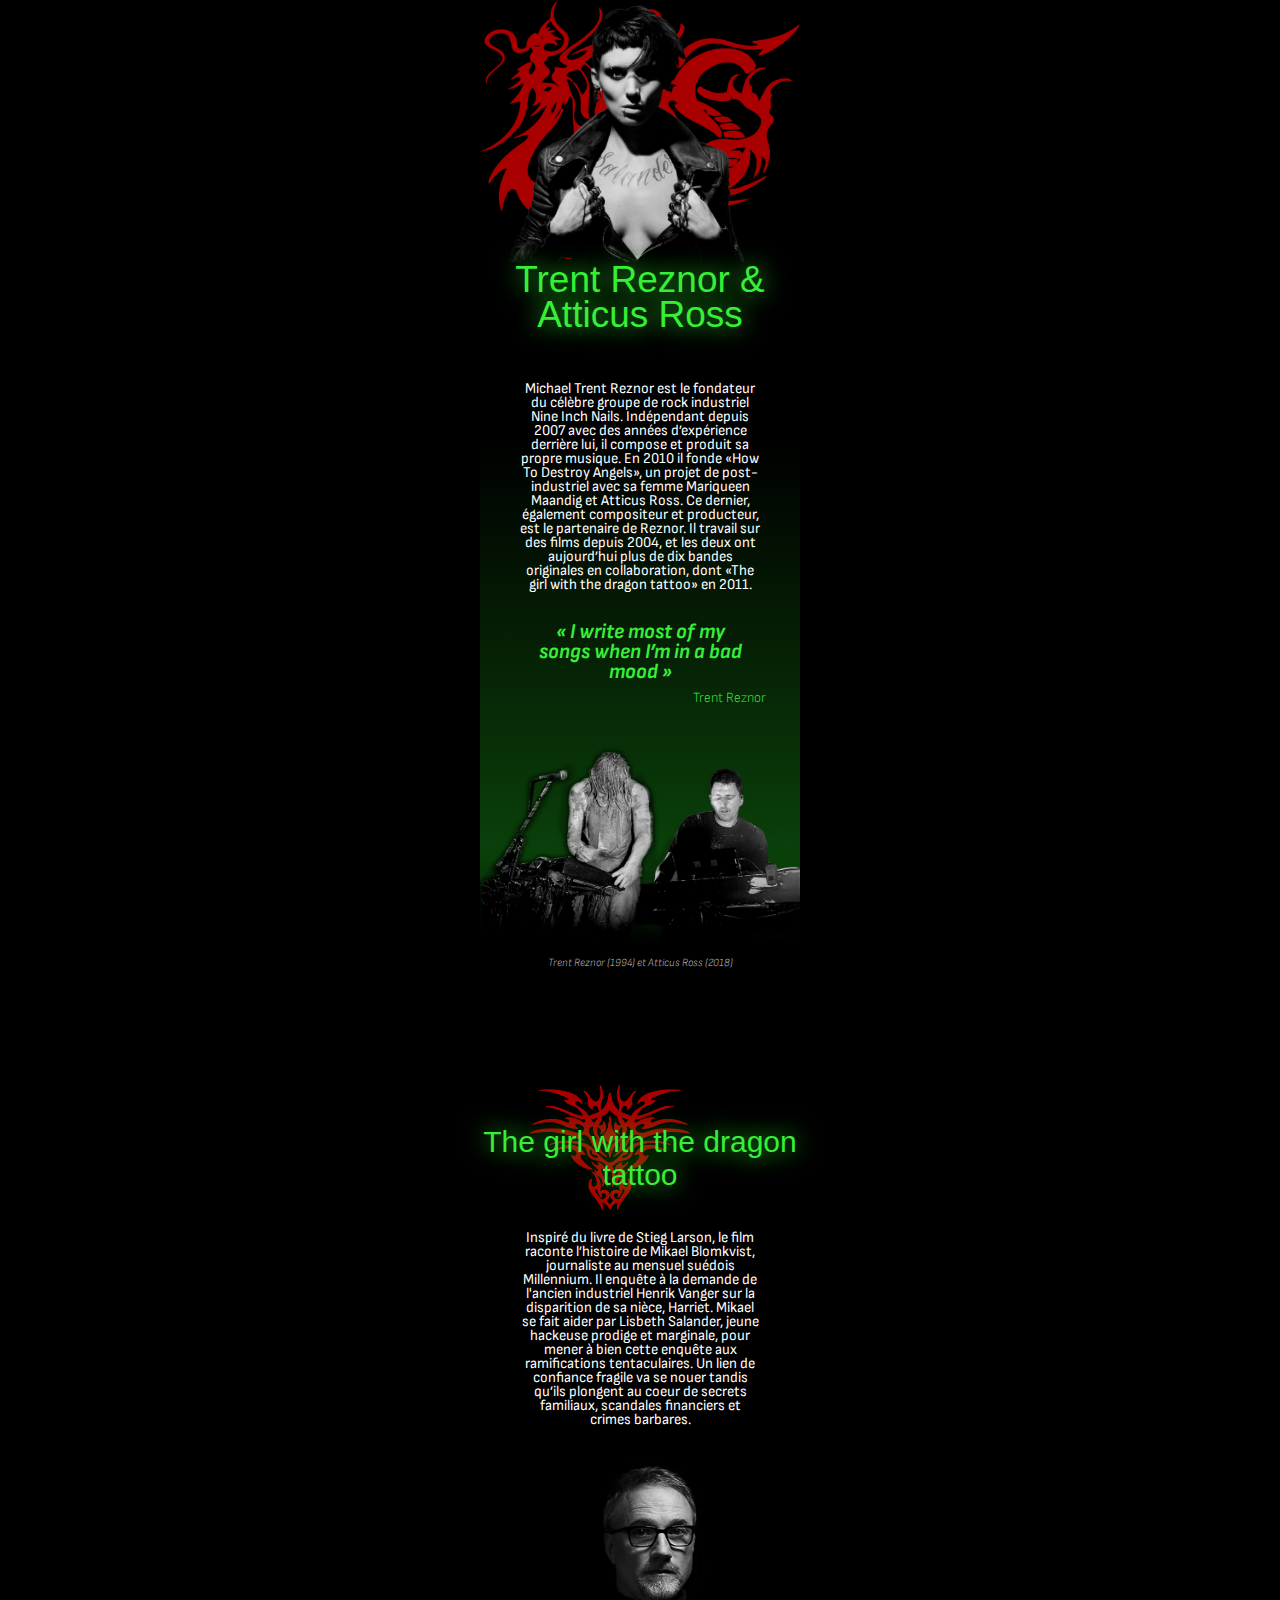
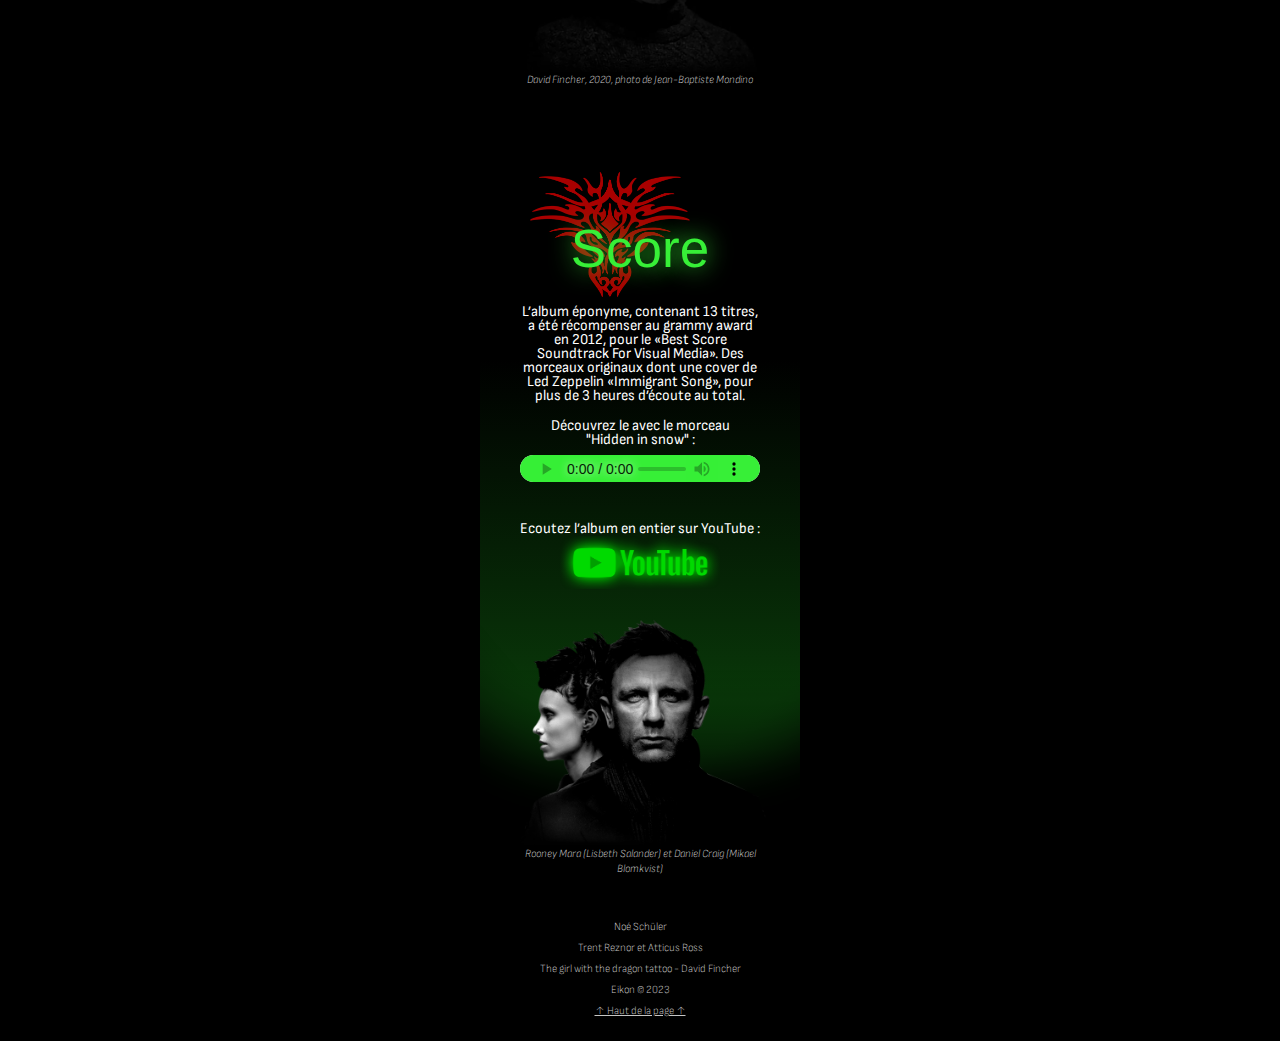
==== commit 444e46c0: "nommage des classes" ====
--- a/index.html
+++ b/index.html
@@ -18,7 +18,7 @@
       <h1 id="top">Trent Reznor & Atticus Ross</h1>
     </header>
     <main>
-      <div class="degradee">
+      <div class="div degradee">
         <p>
           Michael Trent Reznor est le fondateur du célèbre groupe de rock 
           industriel Nine Inch Nails. Indépendant depuis 2007 avec des années 
@@ -36,8 +36,8 @@
         alt="Trent Reznor (1994) et Atticus Ross (2018)">
       </div>
       <p><em>Trent Reznor (1994) et Atticus Ross (2018)</em></p>
-      <div class="middle">
-        <img class="dragon" src="img/dragon.png" alt="Tête de dragon">
+      <div class="div middle">
+        <img class="img dragon" src="img/dragon.png" alt="Tête de dragon">
         <h2>The girl with the dragon tattoo</h2>
         <p>
           Inspiré du livre de Stieg Larson, le film raconte l’histoire de Mikael 
@@ -53,9 +53,9 @@
         Jean-Baptiste Mondino">
       </div>
       <p><em>David Fincher, 2020, photo de Jean-Baptiste Mondino</em></p>
-      <img class="dragon" src="img/dragon.png" alt="Tête de dragon">
+      <img class="img dragon" src="img/dragon.png" alt="Tête de dragon">
       <h2>Score</h2>
-      <div class="degradee">
+      <div class="div degradee">
         <p>
           L’album éponyme, contenant 13 titres, a été récompenser au grammy 
           award en 2012, pour le «Best Score Soundtrack For Visual Media». Des
--- a/css/styles.css
+++ b/css/styles.css
@@ -15,29 +15,29 @@
 }
 
 h1 {
-  font-family: 'Big Shoulders Stencil Display', sans-serif;
+  font-family: 'vandalust', sans-serif;
   color: #37ef37;
   text-align: center;
-  font-size: 50px;
-  line-height: 43px;
-  font-weight: 800;
-  margin: 0 0 40px;
+  font-size: 37px;
+  line-height: 35px;
+  font-weight: 400;
+  margin: 0 0 50px;
   text-shadow: 0 0 25px#37ef37;
 }
 
 h2 {
-  font-family: 'Big Shoulders Stencil Display', sans-serif;
+  font-family: 'vandalust', sans-serif;
   color: #37ef37;
   text-align: center;
-  font-size: 60px;
-  line-height: 37px;
-  font-weight: 800;
+  font-size: 53px;
+  line-height: 33px;
+  font-weight: 400;
   margin: 0 0 40px;
   text-shadow: 0 0 25px #37ef37;
 }
 
 .middle h2 {
-  font-size: 43px;
+  font-size: 30px;
 }
 
 .dragon {
@@ -76,7 +76,7 @@
 h3 {
   color: #37ef37;
   text-align: center;
-  font-size: 20px;
+  font-size: 21px;
   margin: 30px 50px 0;
   line-height: 20px;
   font-style: italic;
@@ -86,20 +86,20 @@
   color: #c6c6c5;
   text-align: center;
   font-size: 11px;
-  line-height: 20px;
+  line-height: 21px;
   margin: 40px 0 20px;
   font-weight: 300;
 }
 
 main h4 {
   color: #37ef37;
-  font-size: 13px;
-  margin: 8px 0 0 178px;
+  font-size: 14px;
+  margin: 5px 0 0 178px;
 }
 
 em {
   color: #c6c6c5;
-  font-size: 10px;
+  font-size: 11px;
   font-style: italic;
   font-weight: 300;
 }
@@ -143,4 +143,10 @@
   background-color: #37ef37;
   width: 30px;
   padding: 0 0 0 5px;
+}
+
+@font-face {
+  font-family: "vandalust";
+  src: local("vandalust"),
+    url("VandalustGraffiti.woff") format("opentype");
 }